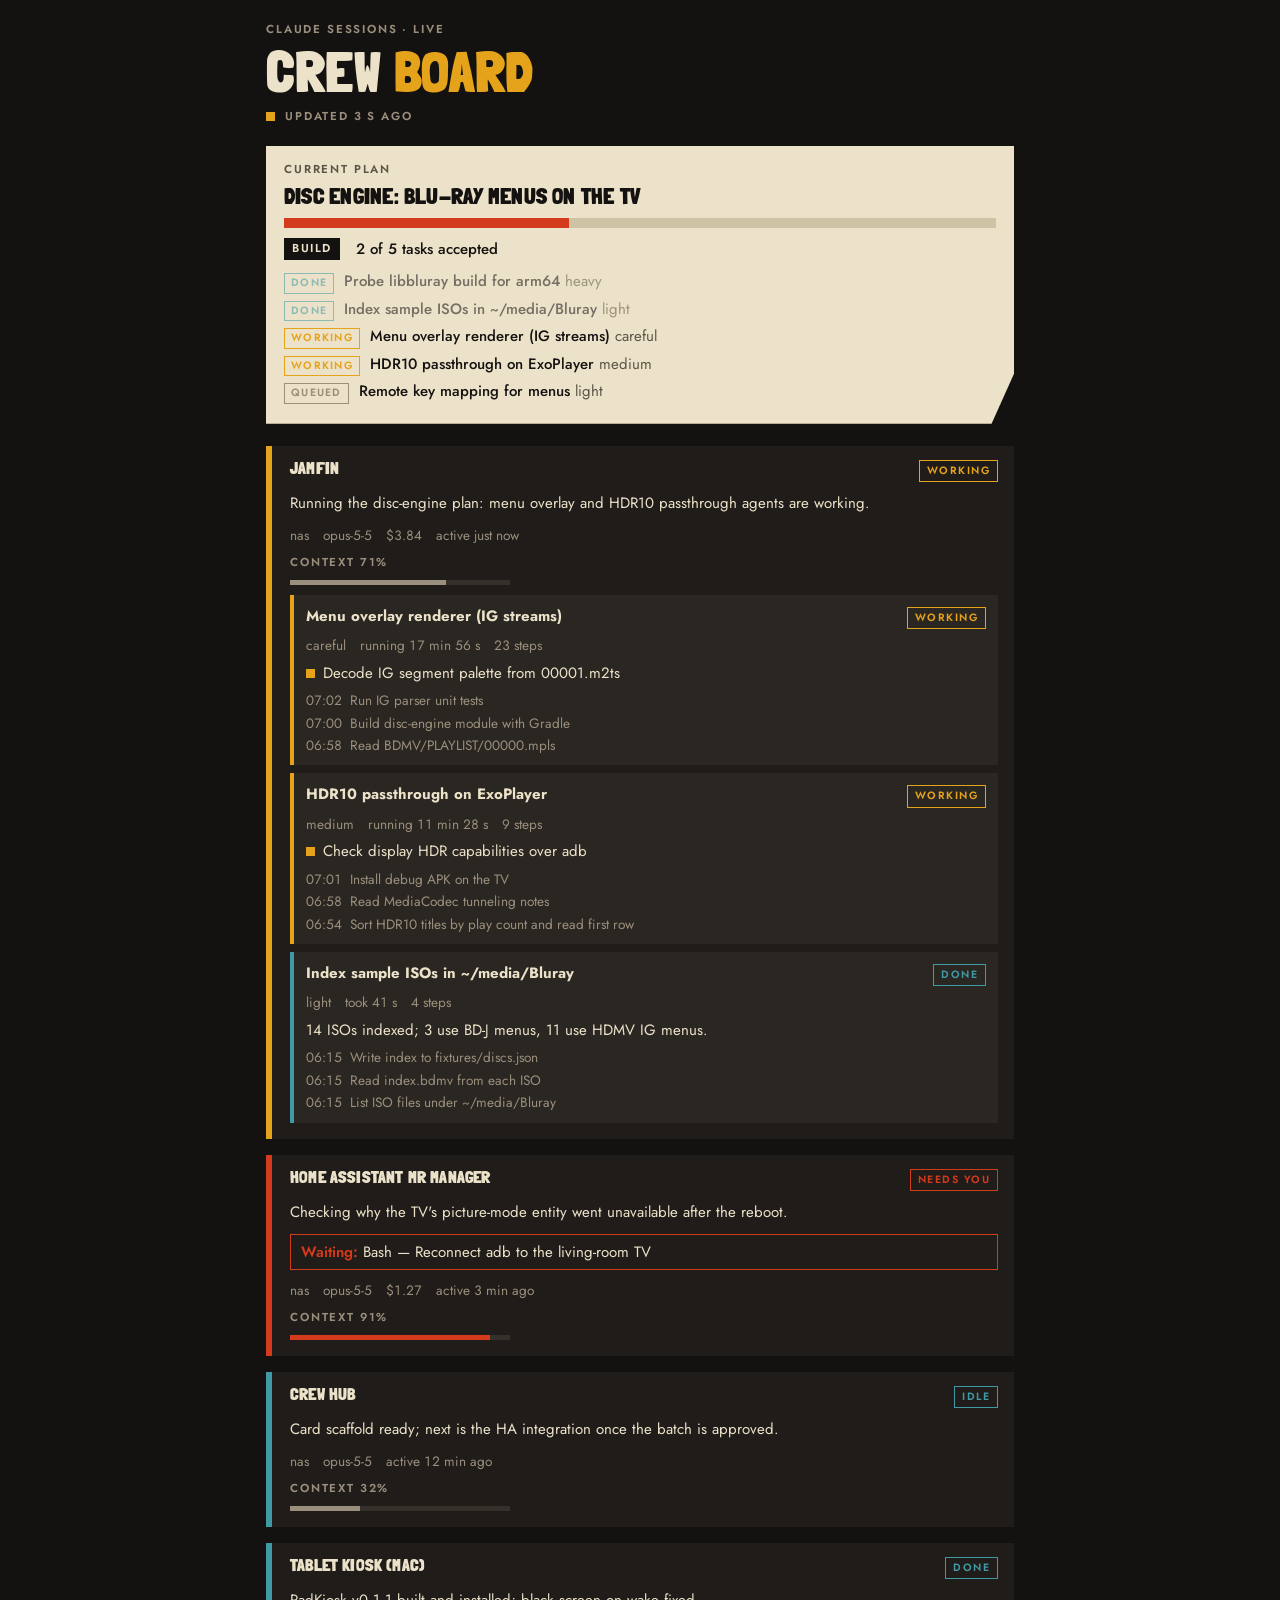
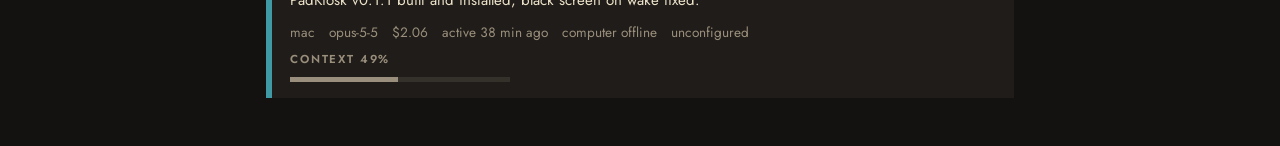
==== card/preview-hass.html @ 7bc83154 "HA integration crew_hub: MQTT-fed in-memory store, admin-only websocket, entities, card served by th" ====
<!doctype html>
<html lang="en">
<head>
<meta charset="utf-8">
<meta name="viewport" content="width=device-width,initial-scale=1">
<title>Crew Hub card: hass feed preview</title>
<style>html,body{margin:0;background:#141210}</style>
<script src="crew-hub-card.js"></script>
</head>
<body>
<crew-hub-card id="card"></crew-hub-card>
<script>
// Fake hass for the integration feed: connection.subscribeMessage answers crew_hub/subscribe with the fixture as a
// "full" message (store shape), then one "machine" update for nas after 2 s.
// ?refuse=1 makes the subscription fail the way a non-admin user or a missing integration does.
const FIXTURE_NOW = Date.parse("2026-10-26T14:30:00Z");
const ISO = /^\d{4}-\d{2}-\d{2}T\d{2}:\d{2}:\d{2}(\.\d+)?Z$/;
function shift(v, delta) {
  if (typeof v === "string" && ISO.test(v)) return new Date(Date.parse(v) + delta).toISOString();
  if (Array.isArray(v)) return v.map(x => shift(x, delta));
  if (v && typeof v === "object") { const o = {}; for (const k in v) o[k] = shift(v[k], delta); return o; }
  return v;
}
const params = new URLSearchParams(location.search);
window.__feed = {subscribes: 0, unsubscribes: 0, updateSent: false};

class FakeConnection {
  constructor(fixture) { this.fixture = fixture; this.listeners = {}; }
  addEventListener(t, f) { (this.listeners[t] = this.listeners[t] || []).push(f); }
  removeEventListener(t, f) { this.listeners[t] = (this.listeners[t] || []).filter(x => x !== f); }
  async subscribeMessage(cb, msg, opts) {
    window.__feed.subscribes++;
    if (!msg || msg.type !== "crew_hub/subscribe") throw {code: "unknown_command", message: "Unknown command."};
    if (params.has("refuse")) throw {code: "unauthorized", message: "Unauthorized"};
    const machines = {};
    for (const [id, snap] of Object.entries(this.fixture)) {
      const {status, ...rest} = snap;
      machines[id] = {status: status || "unknown", snapshot: rest, receivedAt: Date.now(), configured: id !== "mac"};
    }
    setTimeout(() => cb({type: "full", machines}), 0);
    setTimeout(() => {
      const nas = structuredClone(machines.nas);
      const now = new Date().toISOString();
      const ag = nas.snapshot.sessions[0].agents[0];
      if (ag.current) ag.trail = [...(ag.trail || []), ag.current].slice(-3);
      ag.current = {text: "Integration update: overlay frame matched", at: now};
      ag.steps += 1;
      nas.snapshot.sessions[0].updatedAt = now;
      nas.snapshot.machine.updatedAt = now;
      nas.receivedAt = Date.now();
      cb({type: "machine", id: "nas", data: nas});
      window.__feed.updateSent = true;
    }, 2000);
    return () => { window.__feed.unsubscribes++; };
  }
}

(async () => {
  const card = document.getElementById("card");
  card.setConfig({type: "custom:crew-hub-card"});
  const raw = await (await fetch("fixtures/snapshot-sample.json")).json();
  const connection = new FakeConnection(shift(raw, Date.now() - FIXTURE_NOW));
  const user = {is_admin: !params.has("refuse")};
  // HA sets hass on every state change; the card must subscribe only once per connection.
  card.hass = {connection, user, states: {}};
  card.hass = {connection, user, states: {}};
})();
</script>
</body>
</html>
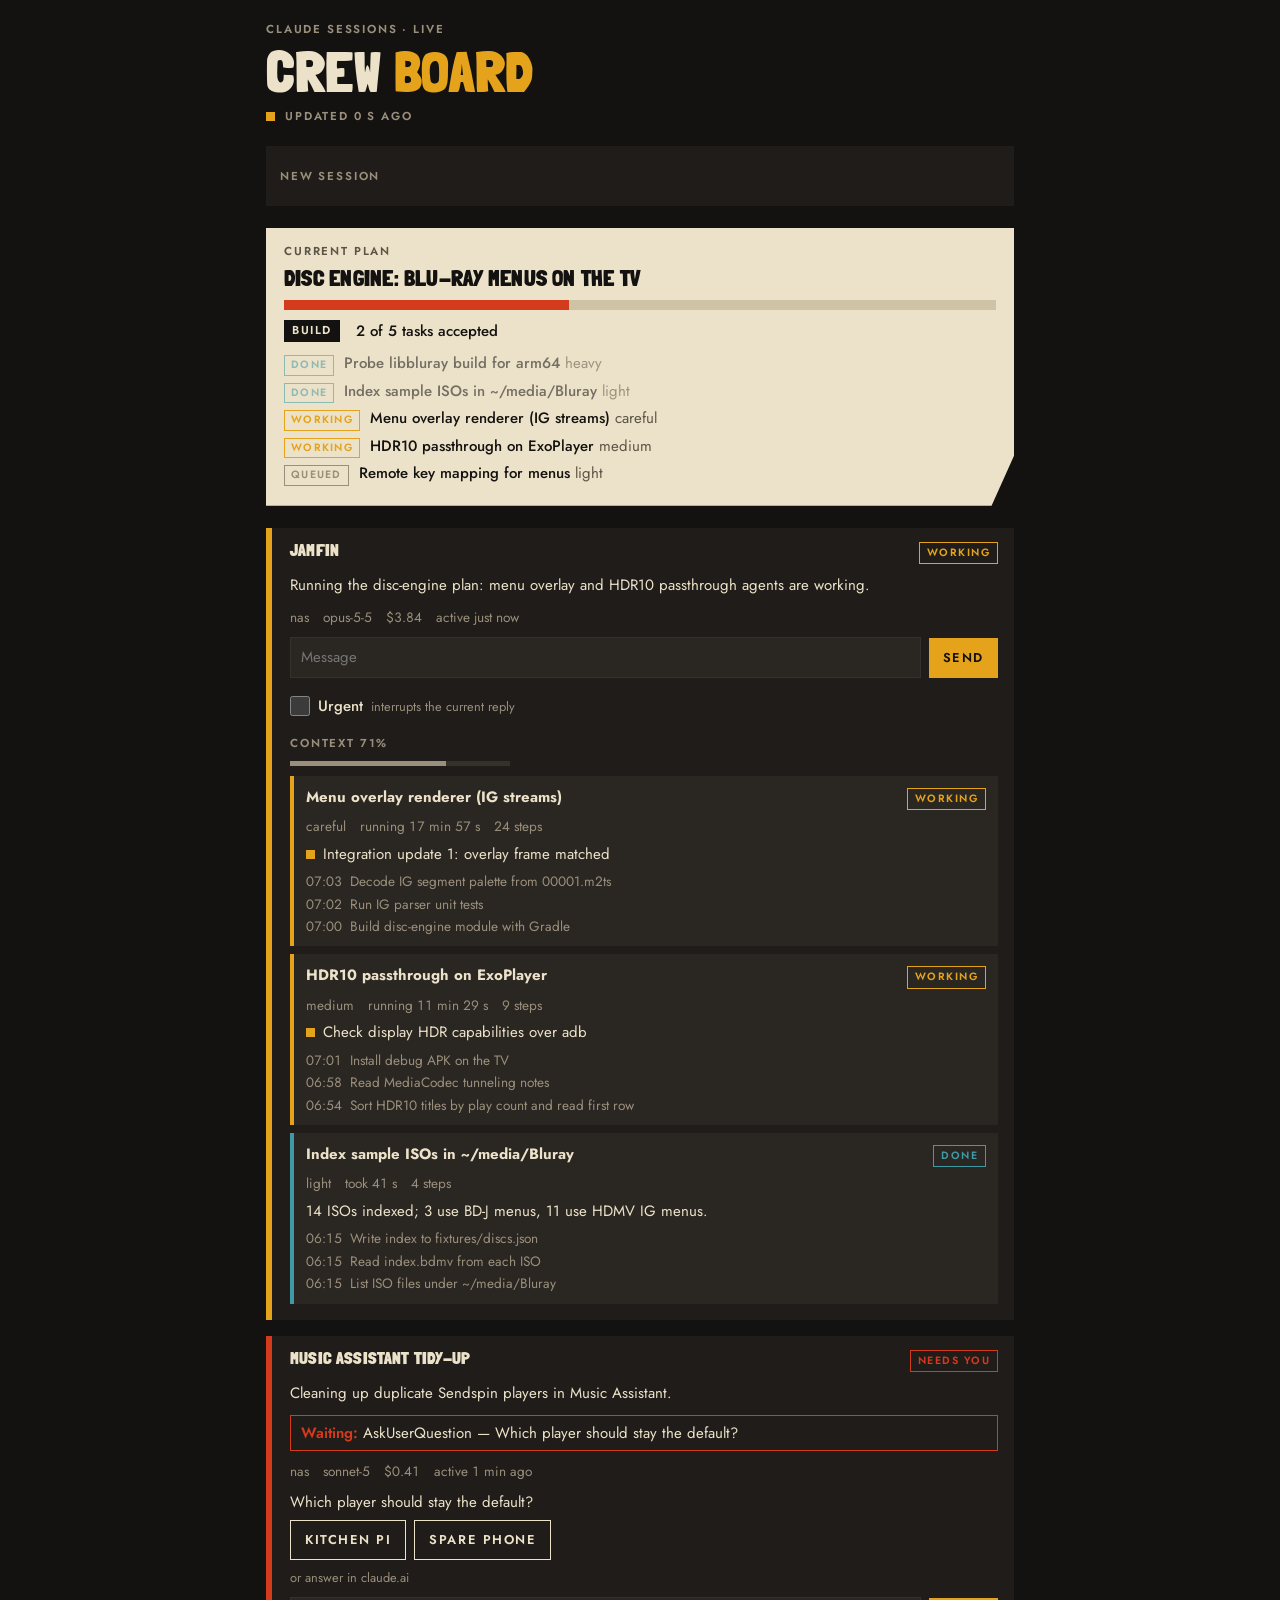
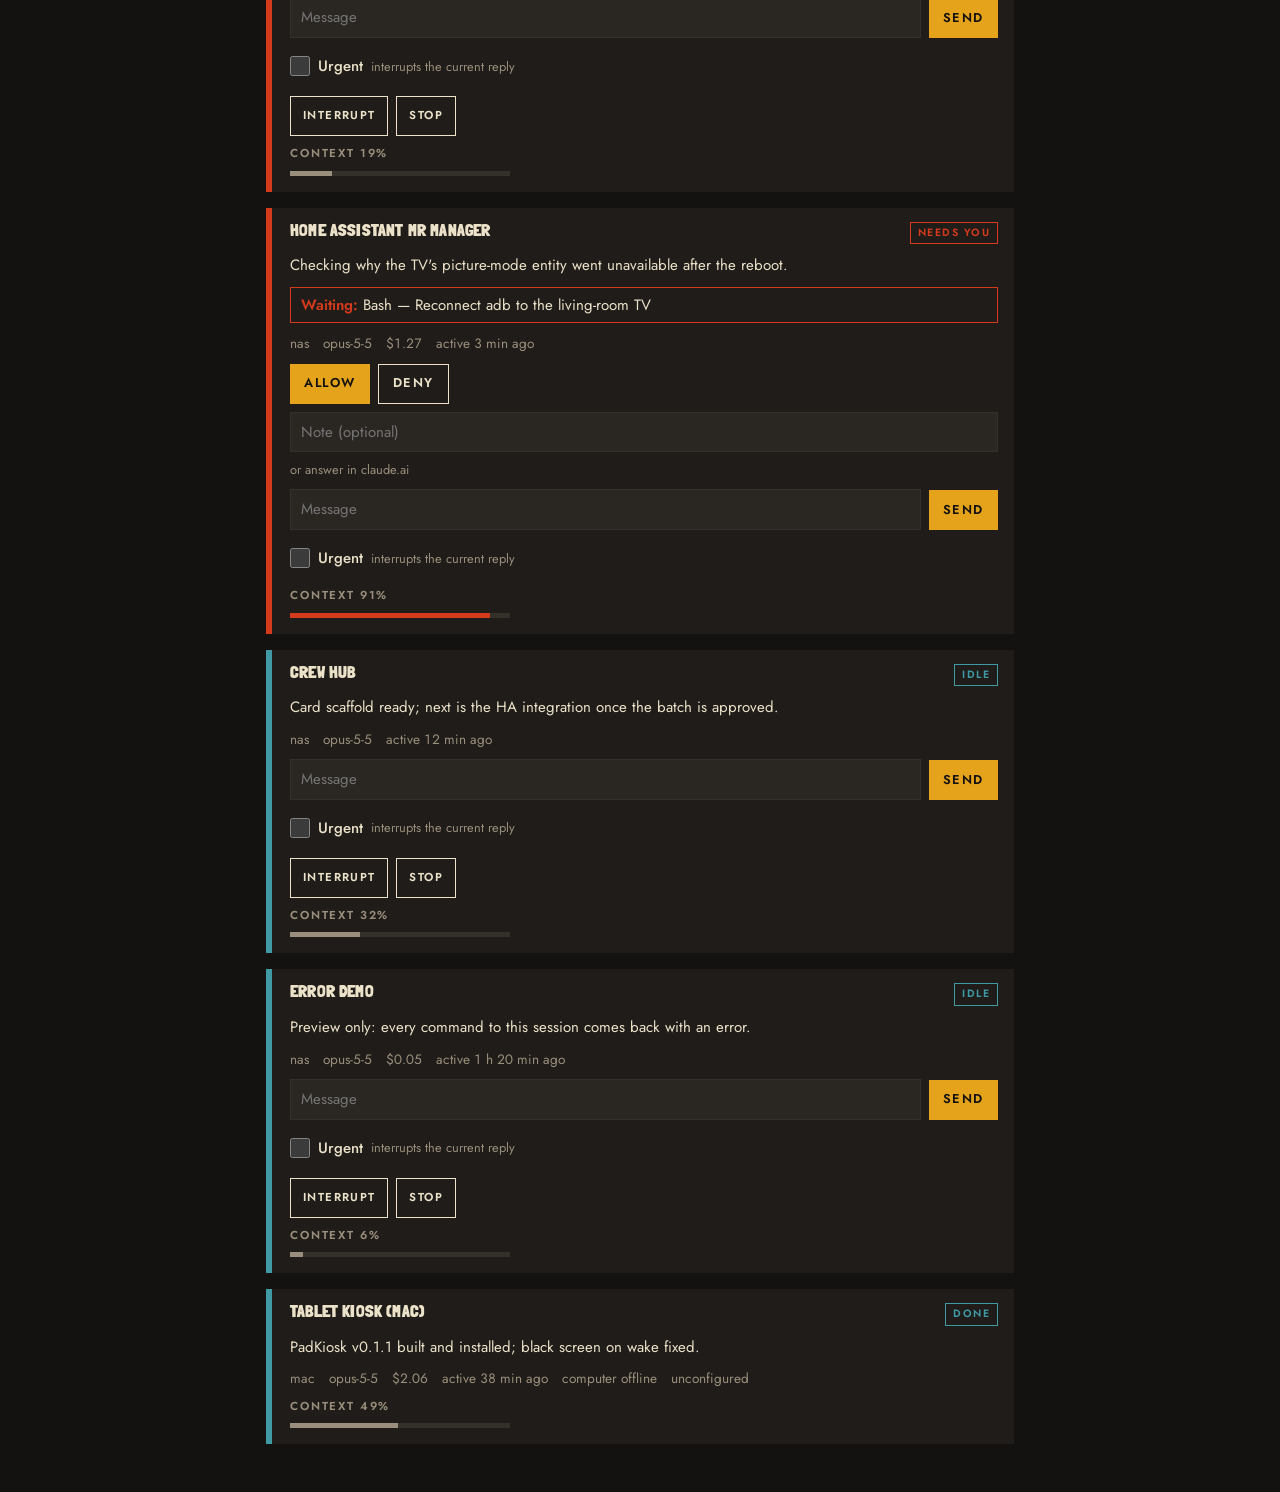
==== commit 59ec023a: "Step 5: signed commands from HA (send, answer, interrupt, stop, start) and card controls - docs/COMM" ====
--- a/card/preview-hass.html
+++ b/card/preview-hass.html
@@ -11,7 +11,8 @@
 <crew-hub-card id="card"></crew-hub-card>
 <script>
 // Fake hass for the integration feed: connection.subscribeMessage answers crew_hub/subscribe with the fixture as a
-// "full" message (store shape), then one "machine" update for nas after 2 s.
+// "full" message (store shape), then a "machine" update for nas after 2 s and every second after that (like crew-hubd).
+// sendMessagePromise answers crew_hub/command after 600 ms: {ok: true}, or an error for the session named "error demo".
 // ?refuse=1 makes the subscription fail the way a non-admin user or a missing integration does.
 const FIXTURE_NOW = Date.parse("2026-10-26T14:30:00Z");
 const ISO = /^\d{4}-\d{2}-\d{2}T\d{2}:\d{2}:\d{2}(\.\d+)?Z$/;
@@ -22,12 +23,23 @@
   return v;
 }
 const params = new URLSearchParams(location.search);
-window.__feed = {subscribes: 0, unsubscribes: 0, updateSent: false};
+window.__feed = {subscribes: 0, unsubscribes: 0, updateSent: false, updates: 0};
+window.__cmds = [];
 
 class FakeConnection {
   constructor(fixture) { this.fixture = fixture; this.listeners = {}; }
   addEventListener(t, f) { (this.listeners[t] = this.listeners[t] || []).push(f); }
   removeEventListener(t, f) { this.listeners[t] = (this.listeners[t] || []).filter(x => x !== f); }
+  sendMessagePromise(msg) {
+    window.__cmds.push(structuredClone(msg));
+    return new Promise((resolve, reject) => setTimeout(() => {
+      if (!msg || msg.type !== "crew_hub/command") { reject({code: "unknown_command", message: "Unknown command."}); return; }
+      const sessions = (this.fixture[msg.machine] || {}).sessions || [];
+      const sess = sessions.find(s => s.id === (msg.args || {}).session);
+      if (sess && sess.name === "error demo") resolve({ok: false, error: "no_ack"});
+      else resolve(msg.action === "start" ? {ok: true, result: {bgId: "bg_preview"}} : {ok: true});
+    }, 600));
+  }
   async subscribeMessage(cb, msg, opts) {
     window.__feed.subscribes++;
     if (!msg || msg.type !== "crew_hub/subscribe") throw {code: "unknown_command", message: "Unknown command."};
@@ -38,19 +50,22 @@
       machines[id] = {status: status || "unknown", snapshot: rest, receivedAt: Date.now(), configured: id !== "mac"};
     }
     setTimeout(() => cb({type: "full", machines}), 0);
-    setTimeout(() => {
+    const update = () => {
       const nas = structuredClone(machines.nas);
       const now = new Date().toISOString();
       const ag = nas.snapshot.sessions[0].agents[0];
       if (ag.current) ag.trail = [...(ag.trail || []), ag.current].slice(-3);
-      ag.current = {text: "Integration update: overlay frame matched", at: now};
+      ag.current = {text: `Integration update ${window.__feed.updates + 1}: overlay frame matched`, at: now};
       ag.steps += 1;
       nas.snapshot.sessions[0].updatedAt = now;
       nas.snapshot.machine.updatedAt = now;
       nas.receivedAt = Date.now();
+      machines.nas = nas;
       cb({type: "machine", id: "nas", data: nas});
       window.__feed.updateSent = true;
-    }, 2000);
+      window.__feed.updates++;
+    };
+    setTimeout(() => { update(); setInterval(update, 1000); }, 2000);
     return () => { window.__feed.unsubscribes++; };
   }
 }
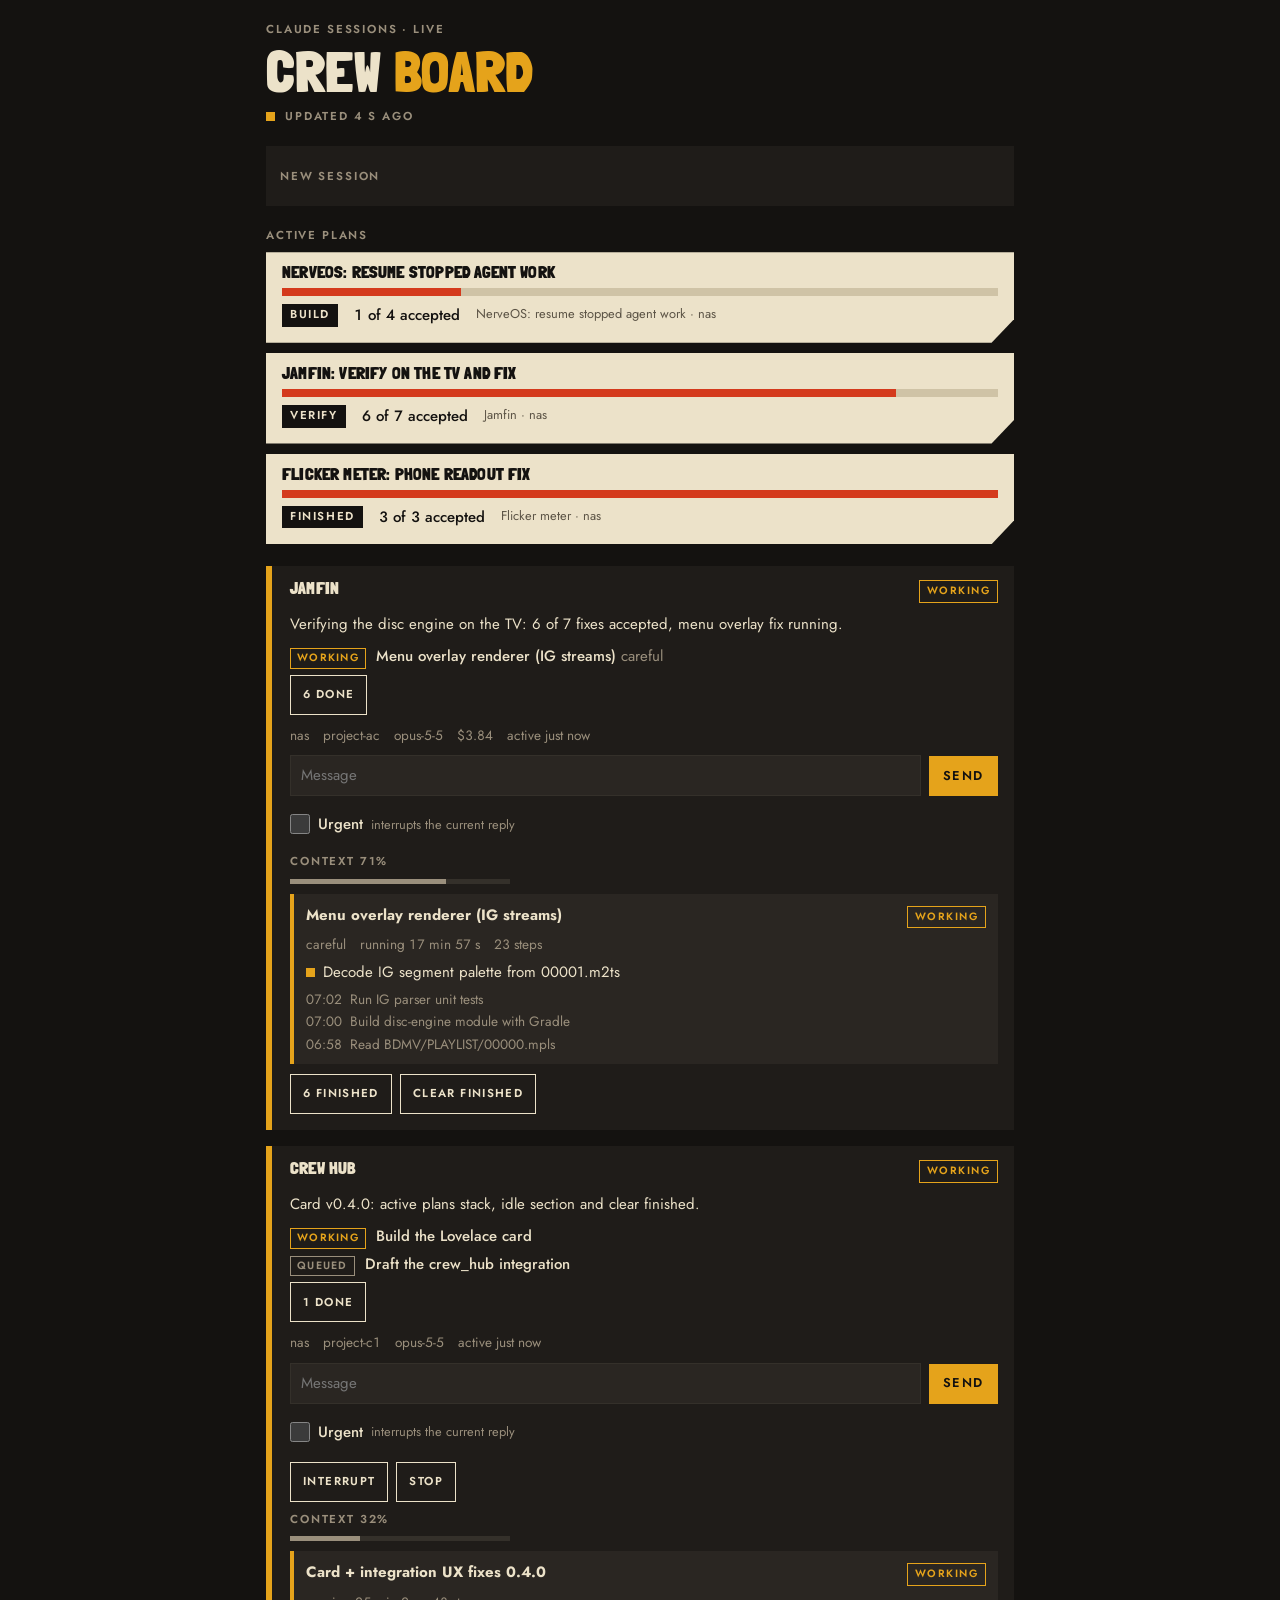
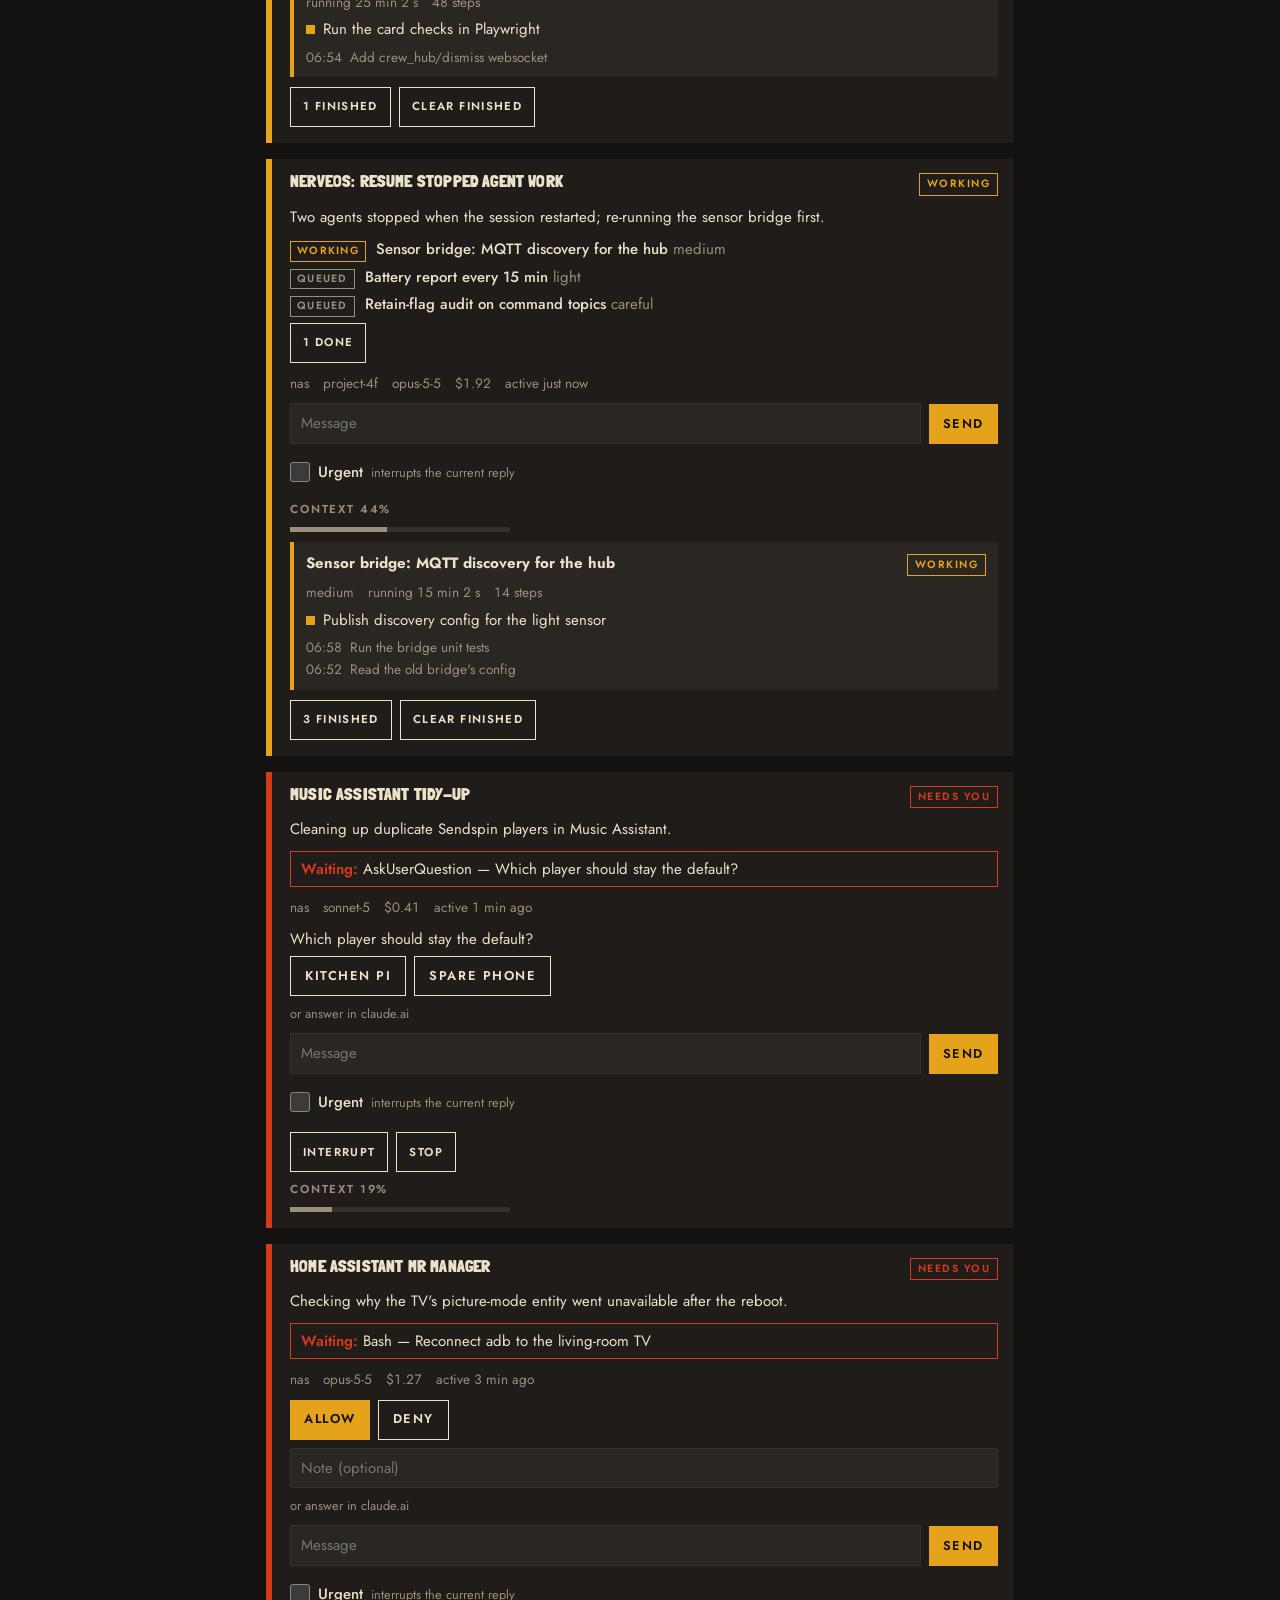
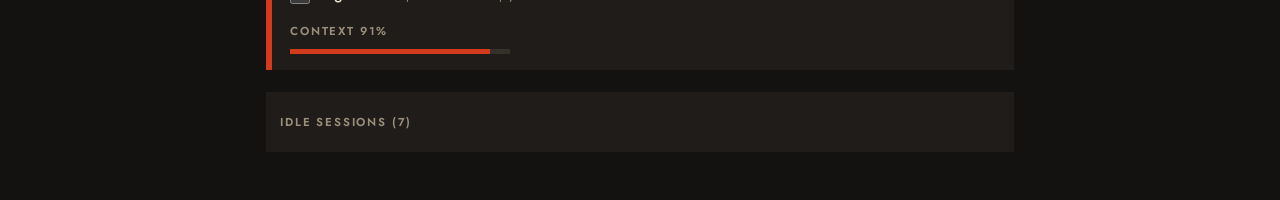
==== commit 4743cfa6: "0.4.0: every active plan shown, idle sessions collapsed, stale/finished agents handled and clearable" ====
--- a/card/preview-hass.html
+++ b/card/preview-hass.html
@@ -13,6 +13,8 @@
 // Fake hass for the integration feed: connection.subscribeMessage answers crew_hub/subscribe with the fixture as a
 // "full" message (store shape), then a "machine" update for nas after 2 s and every second after that (like crew-hubd).
 // sendMessagePromise answers crew_hub/command after 600 ms: {ok: true}, or an error for the session named "error demo".
+// crew_hub/dismiss is answered after 300 ms with {ok: true} and, like the integration's store, the machine is pushed again
+// without the dismissed agents (and dismissed sessions while idle/ended); window.__dismissed records the requests.
 // ?refuse=1 makes the subscription fail the way a non-admin user or a missing integration does.
 const FIXTURE_NOW = Date.parse("2026-10-26T14:30:00Z");
 const ISO = /^\d{4}-\d{2}-\d{2}T\d{2}:\d{2}:\d{2}(\.\d+)?Z$/;
@@ -25,12 +27,37 @@
 const params = new URLSearchParams(location.search);
 window.__feed = {subscribes: 0, unsubscribes: 0, updateSent: false, updates: 0};
 window.__cmds = [];
+window.__dismissed = [];
+const dismissed = {};  // machine -> session -> {agents: Set, session: bool}
+function publicView(id, view) {
+  const d = dismissed[id];
+  if (!d || !view.snapshot) return view;
+  const sessions = [];
+  for (const s of view.snapshot.sessions || []) {
+    const it = d[s.id];
+    if (!it) { sessions.push(s); continue; }
+    if (it.session && s.status !== "working" && s.status !== "waiting") continue;
+    sessions.push(Object.assign({}, s, {agents: (s.agents || []).filter(a => !it.agents.has(a.id))}));
+  }
+  return Object.assign({}, view, {snapshot: Object.assign({}, view.snapshot, {sessions})});
+}
 
 class FakeConnection {
   constructor(fixture) { this.fixture = fixture; this.listeners = {}; }
   addEventListener(t, f) { (this.listeners[t] = this.listeners[t] || []).push(f); }
   removeEventListener(t, f) { this.listeners[t] = (this.listeners[t] || []).filter(x => x !== f); }
   sendMessagePromise(msg) {
+    if (msg && msg.type === "crew_hub/dismiss") {
+      window.__dismissed.push(structuredClone(msg));
+      return new Promise(resolve => setTimeout(() => {
+        const it = ((dismissed[msg.machine] = dismissed[msg.machine] || {})[msg.session] = dismissed[msg.machine][msg.session]
+          || {agents: new Set(), session: false});
+        for (const a of msg.agents || []) it.agents.add(a);
+        if (msg.session_dismissed) it.session = true;
+        resolve({ok: true});
+        if (this.push) this.push(msg.machine);
+      }, 300));
+    }
     window.__cmds.push(structuredClone(msg));
     return new Promise((resolve, reject) => setTimeout(() => {
       if (!msg || msg.type !== "crew_hub/command") { reject({code: "unknown_command", message: "Unknown command."}); return; }
@@ -49,7 +76,9 @@
       const {status, ...rest} = snap;
       machines[id] = {status: status || "unknown", snapshot: rest, receivedAt: Date.now(), configured: id !== "mac"};
     }
-    setTimeout(() => cb({type: "full", machines}), 0);
+    const pub = () => Object.fromEntries(Object.entries(machines).map(([id, v]) => [id, publicView(id, v)]));
+    this.push = id => cb({type: "machine", id, data: publicView(id, machines[id])});
+    setTimeout(() => cb({type: "full", machines: pub()}), 0);
     const update = () => {
       const nas = structuredClone(machines.nas);
       const now = new Date().toISOString();
@@ -61,7 +90,7 @@
       nas.snapshot.machine.updatedAt = now;
       nas.receivedAt = Date.now();
       machines.nas = nas;
-      cb({type: "machine", id: "nas", data: nas});
+      cb({type: "machine", id: "nas", data: publicView("nas", nas)});
       window.__feed.updateSent = true;
       window.__feed.updates++;
     };
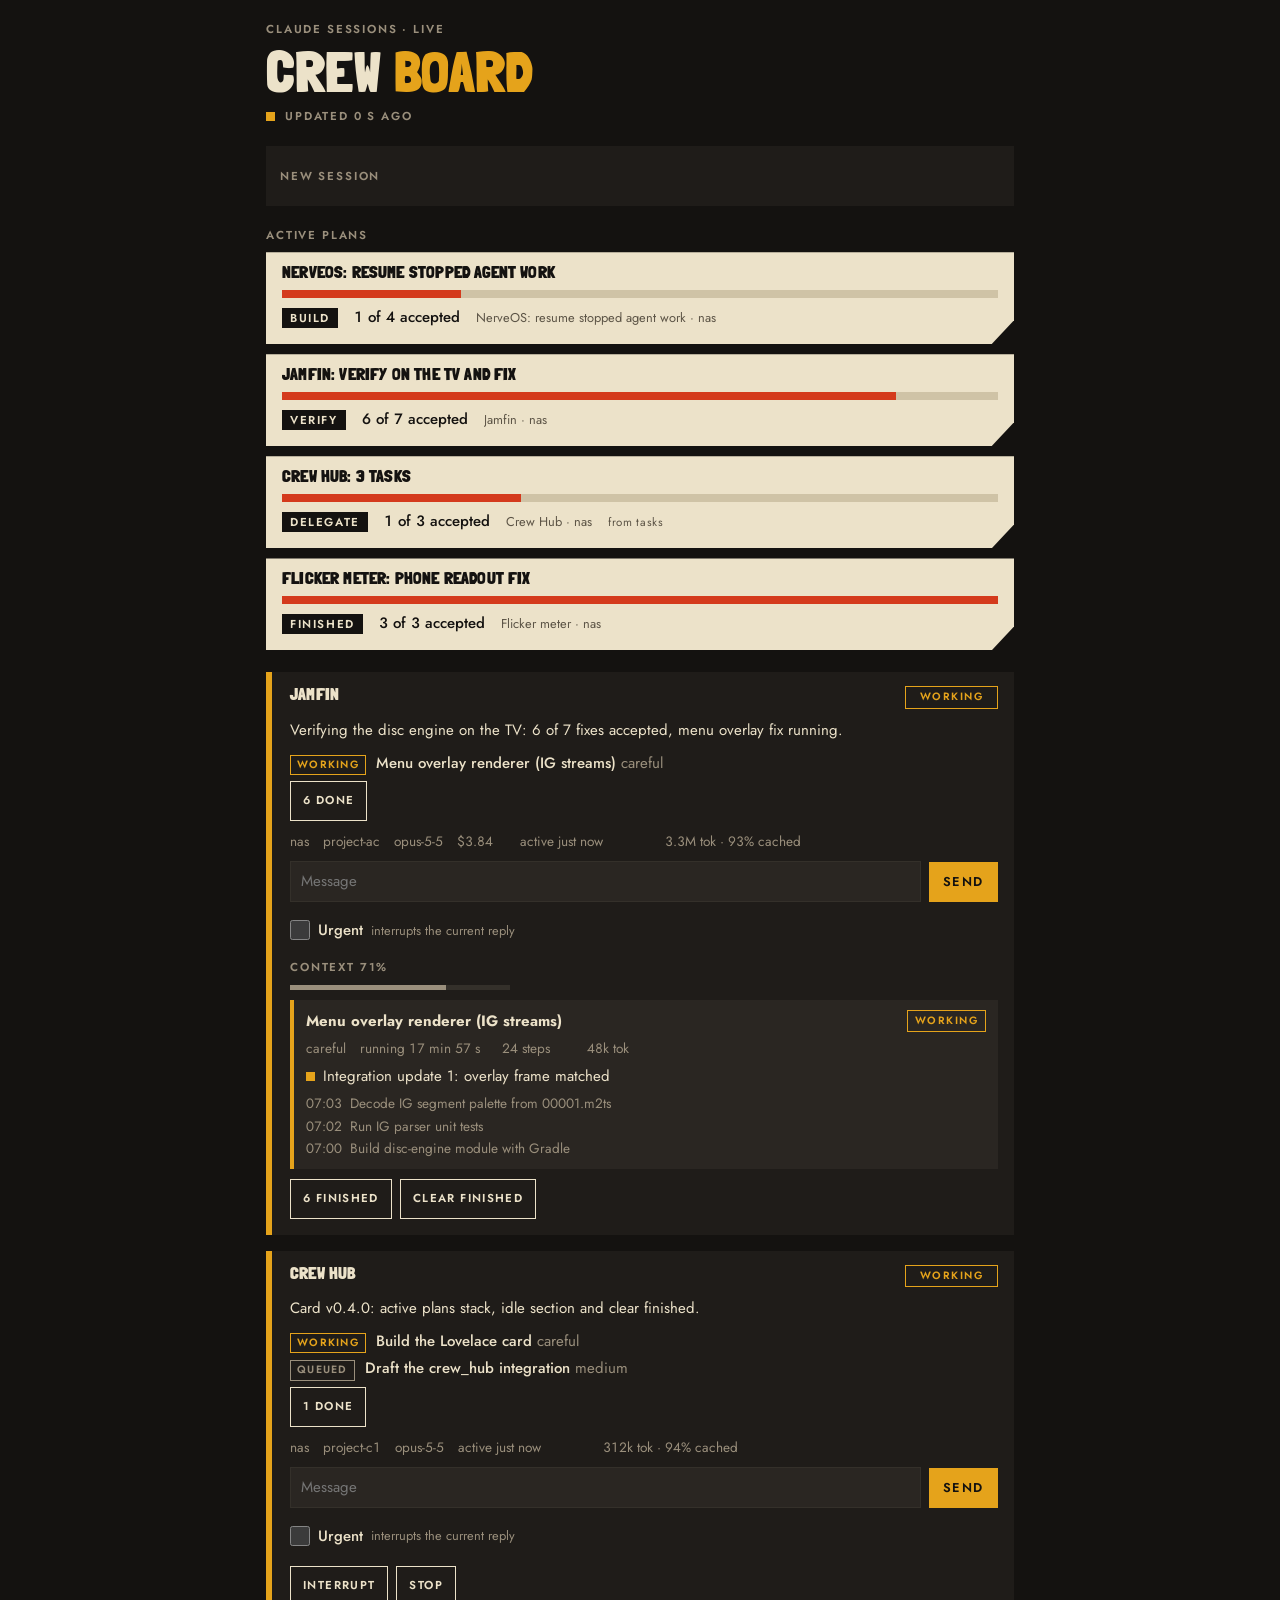
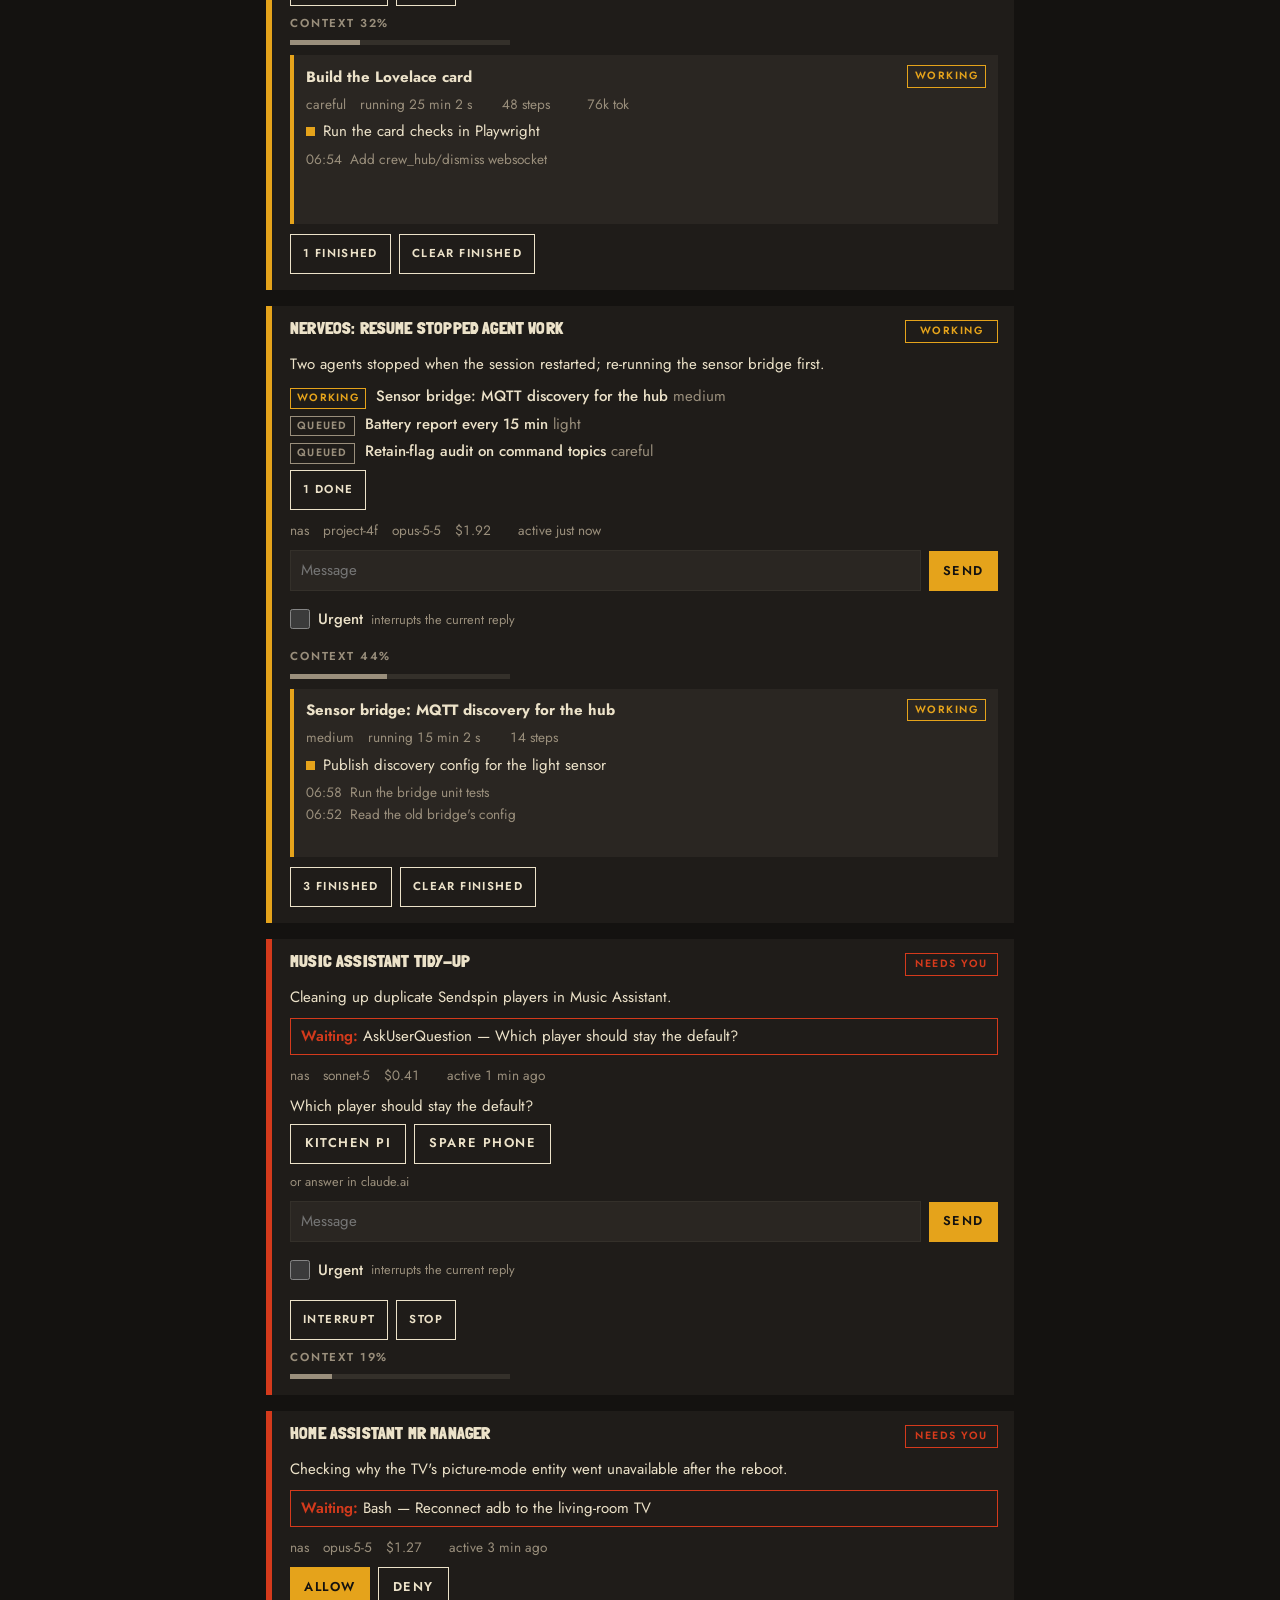
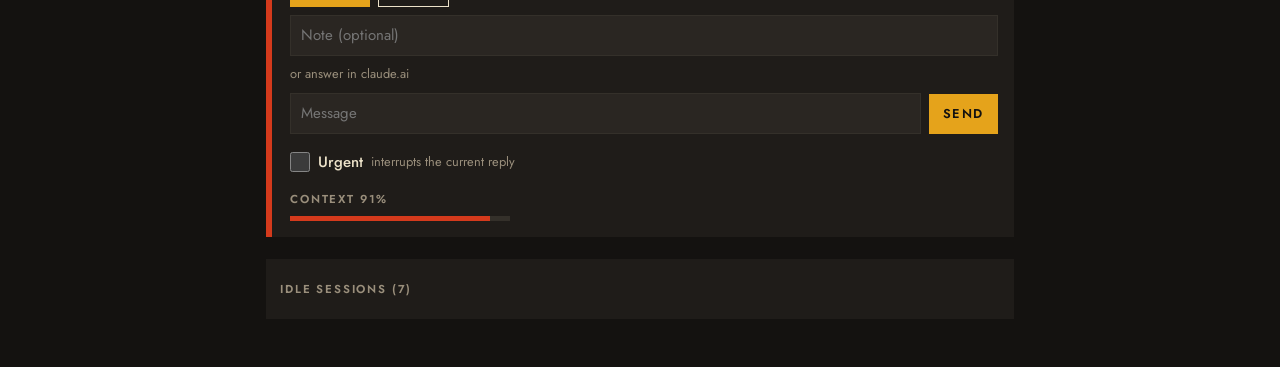
==== commit 639bf237: "Card 0.5.1: no layout jumps while many agents run - Stable order: sessions (per section), plan strip" ====
--- a/card/preview-hass.html
+++ b/card/preview-hass.html
@@ -16,6 +16,12 @@
 // crew_hub/dismiss is answered after 300 ms with {ok: true} and, like the integration's store, the machine is pushed again
 // without the dismissed agents (and dismissed sessions while idle/ended); window.__dismissed records the requests.
 // ?refuse=1 makes the subscription fail the way a non-admin user or a missing integration does.
+// ?stress=1 replaces nas with a busy evening (stress.js-free, seeded): 5 working sessions with plans, 6-10 running agents
+// each that start/finish/fail, changing note/summary lengths, task statuses and done counts advancing, one session flipping
+// working/waiting, one going idle and back, finished agents pruned like crew-hubd (6 newest, 12 agents), tokens/cost growing.
+// &manual=1 stops the timer; window.__stressTick() then runs one update (card/measure-jumps.js drives it).
+// &scroller=1 puts the card inside a shadow-DOM scroll container (like HA's view), &noanchor=1 turns off the browser's
+// own scroll anchoring (overflow-anchor:none, like Safari) so the card's own compensation is what's measured.
 const FIXTURE_NOW = Date.parse("2026-10-26T14:30:00Z");
 const ISO = /^\d{4}-\d{2}-\d{2}T\d{2}:\d{2}:\d{2}(\.\d+)?Z$/;
 function shift(v, delta) {
@@ -42,6 +48,107 @@
   return Object.assign({}, view, {snapshot: Object.assign({}, view.snapshot, {sessions})});
 }
 
+// ---- ?stress=1: a busy evening on nas, deterministic (seeded) so before/after measurements compare ----
+const STRESS = params.has("stress");
+const stress = (() => {
+  let seed = Number(params.get("seed")) || 7;
+  const rnd = () => { seed |= 0; seed = seed + 0x6D2B79F5 | 0; let t = Math.imul(seed ^ seed >>> 15, 1 | seed);
+    t = t + Math.imul(t ^ t >>> 7, 61 | t) ^ t; return ((t ^ t >>> 14) >>> 0) / 4294967296; };
+  const pick = a => a[Math.floor(rnd() * a.length)];
+  const iso = t => new Date(t).toISOString();
+  const WORDS = ["Read", "Grep", "Edit", "Run tests for", "Build", "Check", "Compare", "Patch", "Measure", "Trace", "Write"];
+  const THINGS = ["the IG segment parser", "state.py fold rules", "the Lovelace card layout at 390 px", "MQTT discovery payloads",
+    "the ExoPlayer HDR path on the living-room TV over adb with the debug build", "plan strip", "tokens", "the webhook signer",
+    "BDMV/PLAYLIST/00000.mpls and every clip it references, including the angle and the subtitle streams", "README"];
+  const note = () => { const n = 1 + Math.floor(rnd() * 3); let t = pick(WORDS) + " " + pick(THINGS);
+    for (let i = 1; i < n; i++) t += ", then " + pick(WORDS).toLowerCase() + " " + pick(THINGS); return t; };
+  const SUMS = ["Done.", "Fixed and verified with the unit tests.", "Blocked: the TV refused the adb connection after the reboot, retried three times and gave up; needs a fresh pairing code from Isaac.",
+    "Patched 3 files; 47 tests pass.", "Measured 120 Hz PWM on the test phone at 30 % brightness, matches the reference meter within 2 %."];
+  const TIERS = ["light", "medium", "careful", "heavy"];
+  let now = Date.now(), nid = 1, tick = 0;
+  const mkAgent = (title, startedAt) => ({id: "ag" + String(nid++).padStart(14, "0"), type: "crew-flow:crew-" + pick(TIERS), title,
+    model: "claude-opus-5-5", status: "running", startedAt: iso(startedAt), endedAt: null, stopReason: null, steps: 1 + Math.floor(rnd() * 20),
+    current: {text: note(), at: iso(startedAt)}, trail: [], tokens: rnd() < .5 ? null : {in: 900, out: 4000, cacheRead: 20000, cacheWrite: 3000}});
+  const mkPlan = (name, n, t) => ({title: name + ": plan " + (1 + Math.floor(rnd() * 9)), phase: "build", done: 0, total: n, finished: false,
+    updatedAt: iso(t), source: rnd() < .4 ? "tasks" : "file",
+    tasks: [...Array(n)].map((_, i) => ({id: "t" + (i + 1), title: note().slice(0, 30 + Math.floor(rnd() * 60)), tier: pick(TIERS), status: "queued", order: i + 1}))});
+  const NAMES = ["Jamfin", "Crew Hub", "NerveOS: resume stopped agent work", "Retro frontend", "Flicker meter"];
+  const sessions = NAMES.map((name, i) => {
+    const t0 = now - (i + 1) * 7 * 60000;
+    const s = {id: "stress-" + i, kind: i % 2 ? "bg" : "interactive", controls: i % 2 ? ["send", "answer", "interrupt", "stop"] : ["send", "answer"],
+      name, project: name.toLowerCase().split(/\W/)[0], status: "working", summary: SUMS[i % SUMS.length], model: "claude-opus-5-5",
+      ctx: {used: 60000 + i * 20000, max: 200000}, costUsd: 1 + i * 2.3, startedAt: iso(t0), updatedAt: iso(now - i * 20000), tasks: [],
+      tokens: {in: 20000, out: 50000 + i * 1000, cacheRead: 800000 + i * 300000, cacheWrite: 60000, cacheHit: .9},
+      plan: mkPlan(name, 12 + i, now - i * 60000), agents: []};
+    if (i === 2) s.localName = "project-4f";
+    const n = 6 + Math.floor(rnd() * 5);
+    for (let k = 0; k < n; k++) {
+      const task = s.plan.tasks[k];
+      const a = mkAgent(task.title, t0 + k * 30000);
+      task.status = "running"; task.agentId = a.id;
+      if (i === 2 && k === 3) { a.title = task.title = "Watch: sensor bridge MQTT discovery"; a.keep = true; }
+      s.agents.push(a);
+    }
+    return s;
+  });
+  const idle = ["Wall tablet kiosk", "Sendspin Speaker", "Game PC setup"].map((name, i) => ({id: "stress-idle-" + i, kind: "interactive",
+    controls: ["send", "answer"], name, status: "idle", summary: SUMS[(i + 2) % SUMS.length], updatedAt: iso(now - (i + 1) * 3600000), agents: [], tasks: []}));
+  const machine = {id: "nas", name: "nas", version: "0.5.0", updatedAt: iso(now),
+    commands: {enabled: true, folders: [{key: "crew-hub", label: "Crew Hub"}], models: ["claude-opus-5-5"], permissionModes: ["default", "auto"]}};
+  const snapshot = () => structuredClone({machine, sessions: [...sessions, ...idle]});
+  function stepSession(s, i) {
+    let touched = false;
+    const touch = () => { touched = true; };
+    if (i === 1 && tick % 5 === 0) {  // working <-> waiting
+      if (s.status === "working") { s.status = "waiting"; s.waiting = {kind: "permission", tool: "Bash", text: "Run the integration tests", requestId: "req_s" + tick, since: iso(now), hubCanAnswer: true}; }
+      else { s.status = "working"; delete s.waiting; }
+      touch();
+    }
+    if (i === 4 && tick % 8 === 4) { s.status = s.status === "idle" ? "working" : "idle"; touch(); }
+    if (rnd() < .3) { s.summary = pick(SUMS) + (rnd() < .5 ? " " + note() : ""); touch(); }
+    for (const a of s.agents) {
+      if (a.status !== "running") continue;
+      if (rnd() < .5) {
+        a.trail = [...a.trail, a.current].slice(-3); a.current = {text: note(), at: iso(now)}; a.steps += 1 + Math.floor(rnd() * 3);
+        if (a.tokens || rnd() < .3) { const t = a.tokens || {in: 0, out: 0, cacheRead: 0, cacheWrite: 0}; t.out += 3000; t.cacheRead += 40000 + Math.floor(rnd() * 900000); a.tokens = t; }
+        touch();
+      }
+      if (!a.keep && rnd() < .08) {
+        a.status = rnd() < .2 ? "failed" : "done"; a.endedAt = iso(now); a.summary = pick(SUMS);
+        const t = s.plan.tasks.find(x => x.agentId === a.id);
+        if (t) { t.status = a.status === "failed" ? "failed" : "done"; t.summary = a.summary; }
+        touch();
+      }
+    }
+    const running = s.agents.filter(a => a.status === "running").length;
+    if (s.status !== "idle" && (running < 6 || (running < 10 && rnd() < .25))) {
+      let t = s.plan.tasks.find(x => x.status === "queued");
+      if (!t && s.plan.tasks.every(x => x.status === "done" || x.status === "failed")) { s.plan.finished = true; s.plan.phase = "finished"; }
+      if (t) {
+        const a = mkAgent(t.title, now); t.status = "running"; t.agentId = a.id; s.agents.push(a); touch();
+        // crew-hubd: at most 12 agents, the oldest finished one goes
+        const f = s.agents.filter(x => x.status !== "running").sort((p, q) => Date.parse(p.endedAt) - Date.parse(q.endedAt));
+        if (s.agents.length > 12 && f.length) s.agents = s.agents.filter(x => x !== f[0]);
+      }
+    }
+    // crew-hubd: keep the 6 newest finished agents
+    const fin = s.agents.filter(a => a.status !== "running").sort((p, q) => Date.parse(q.endedAt) - Date.parse(p.endedAt));
+    if (fin.length > 6) { const drop = new Set(fin.slice(6)); s.agents = s.agents.filter(a => !drop.has(a)); }
+    s.plan.done = s.plan.tasks.filter(x => x.status === "done").length;
+    if (touched) {
+      s.updatedAt = iso(now); s.plan.updatedAt = iso(now);
+      s.costUsd += .01 + rnd() * .2; s.tokens.cacheRead += Math.floor(rnd() * 400000); s.tokens.out += 2000;
+    }
+  }
+  function step() {
+    now = Date.now(); tick++;
+    sessions.forEach(stepSession);
+    machine.updatedAt = iso(now);
+    return snapshot();
+  }
+  return {snapshot, step};
+})();
+
 class FakeConnection {
   constructor(fixture) { this.fixture = fixture; this.listeners = {}; }
   addEventListener(t, f) { (this.listeners[t] = this.listeners[t] || []).push(f); }
@@ -79,6 +186,19 @@
     const pub = () => Object.fromEntries(Object.entries(machines).map(([id, v]) => [id, publicView(id, v)]));
     this.push = id => cb({type: "machine", id, data: publicView(id, machines[id])});
     setTimeout(() => cb({type: "full", machines: pub()}), 0);
+    if (STRESS) {
+      machines.nas = {status: "online", snapshot: stress.snapshot(), receivedAt: Date.now(), configured: true};
+      const tick = () => {
+        machines.nas = {status: "online", snapshot: stress.step(), receivedAt: Date.now(), configured: true};
+        cb({type: "machine", id: "nas", data: publicView("nas", structuredClone(machines.nas))});
+        window.__feed.updateSent = true;
+        window.__feed.updates++;
+      };
+      window.__stressTick = tick;
+      setTimeout(() => cb({type: "full", machines: pub()}), 0);
+      if (!params.has("manual")) setTimeout(() => { tick(); setInterval(tick, 1000); }, 2000);
+      return () => { window.__feed.unsubscribes++; };
+    }
     const update = () => {
       const nas = structuredClone(machines.nas);
       const now = new Date().toISOString();
@@ -101,6 +221,16 @@
 
 (async () => {
   const card = document.getElementById("card");
+  if (params.has("scroller")) {
+    // Like HA's view: the card sits in light DOM, slotted into a scrolling div inside a shadow root.
+    const host = document.createElement("div");
+    host.id = "fake-ha-view";
+    const sr = host.attachShadow({mode: "open"});
+    sr.innerHTML = '<style>:host{display:block}.scroller{height:100vh;overflow-y:auto}</style><div class="scroller"><slot></slot></div>';
+    card.before(host);
+    host.append(card);
+    if (params.has("noanchor")) sr.querySelector(".scroller").style.overflowAnchor = "none";
+  } else if (params.has("noanchor")) document.documentElement.style.overflowAnchor = document.body.style.overflowAnchor = "none";
   card.setConfig({type: "custom:crew-hub-card"});
   const raw = await (await fetch("fixtures/snapshot-sample.json")).json();
   const connection = new FakeConnection(shift(raw, Date.now() - FIXTURE_NOW));
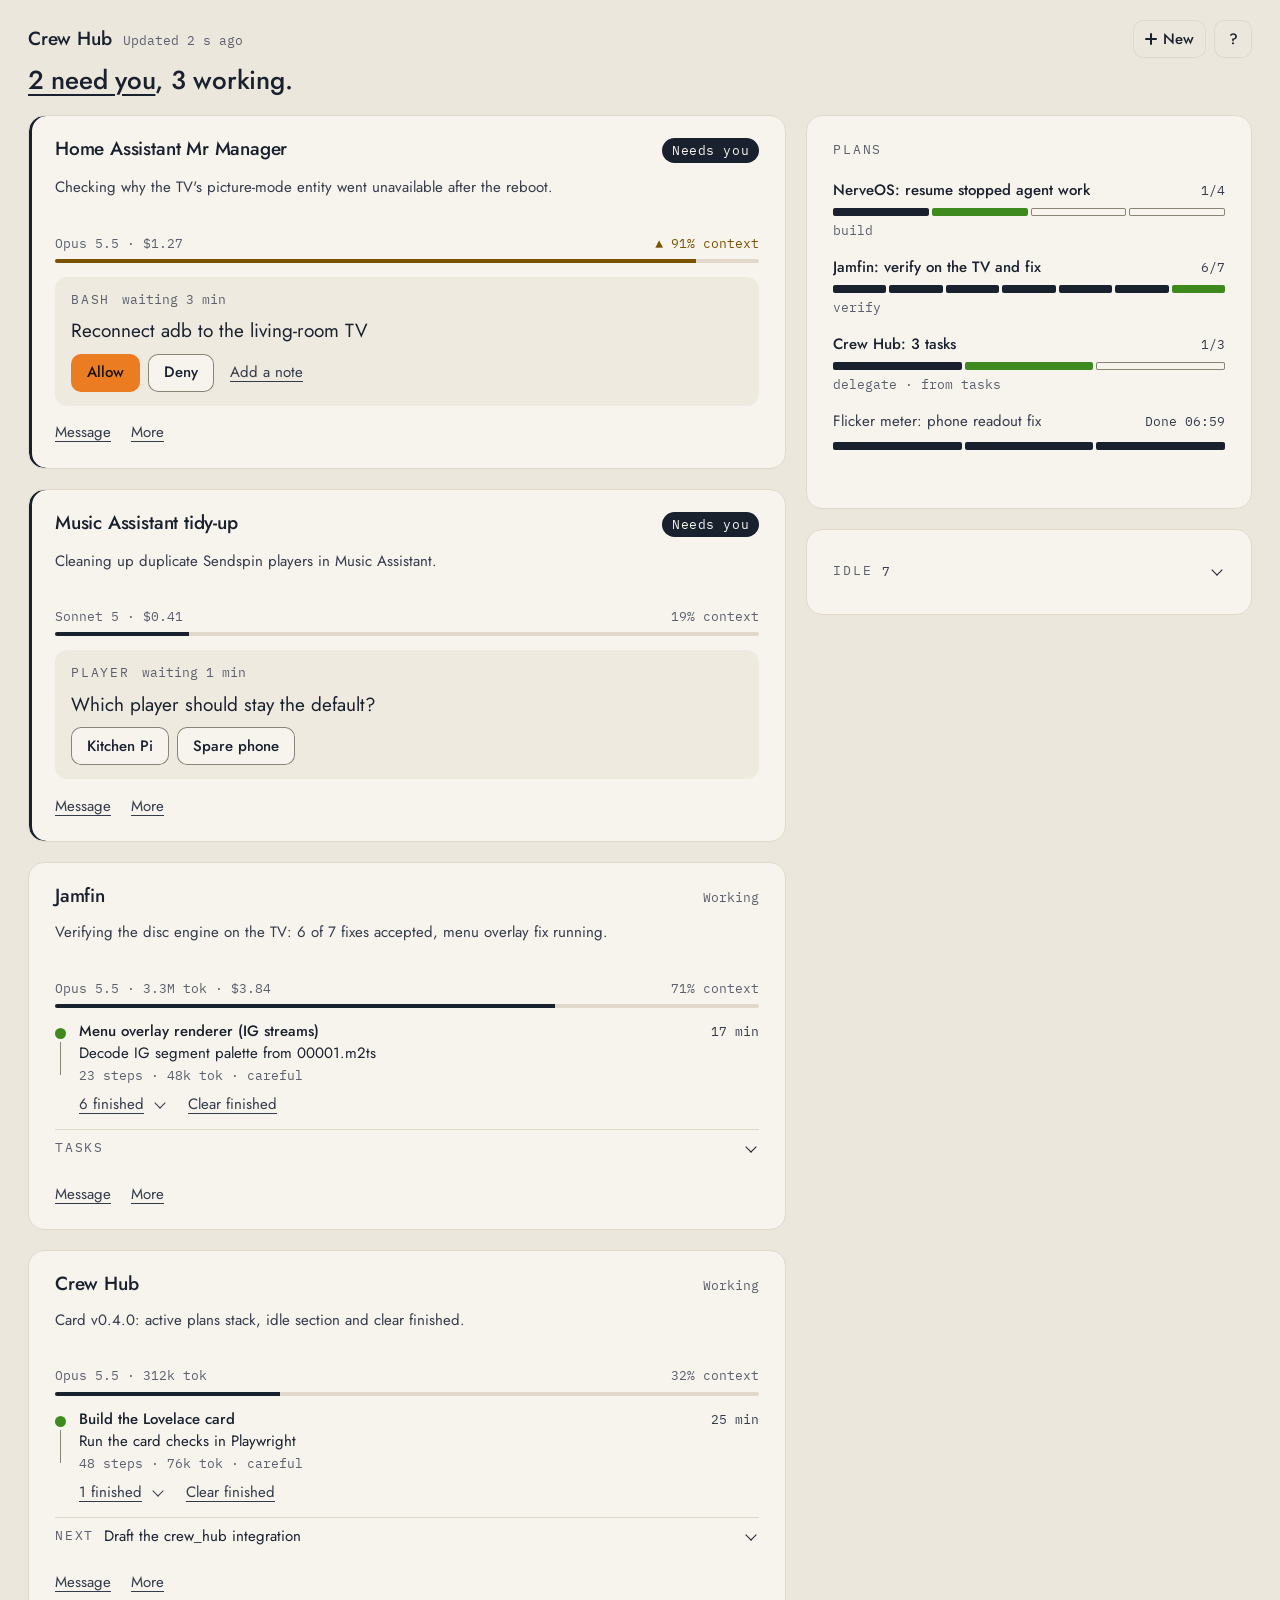
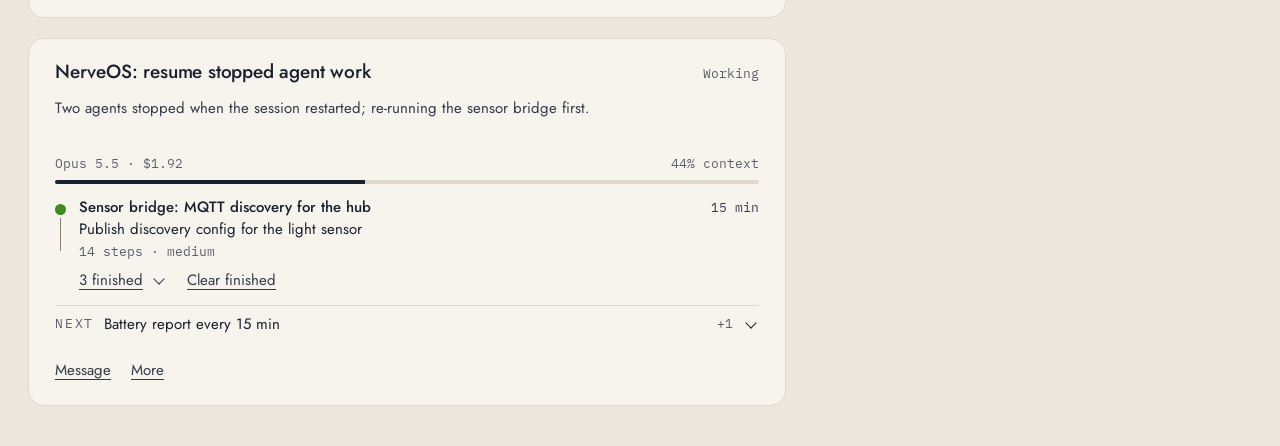
==== commit 12b1849b: "crew_hub 0.6.0: card redesigned in Callsheet's Jam look (Jam Design handoff) - calm panels, Callshee" ====
--- a/card/preview-hass.html
+++ b/card/preview-hass.html
@@ -4,7 +4,7 @@
 <meta charset="utf-8">
 <meta name="viewport" content="width=device-width,initial-scale=1">
 <title>Crew Hub card: hass feed preview</title>
-<style>html,body{margin:0;background:#141210}</style>
+<style>html,body{margin:0}</style>
 <script src="crew-hub-card.js"></script>
 </head>
 <body>
@@ -22,6 +22,7 @@
 // &manual=1 stops the timer; window.__stressTick() then runs one update (card/measure-jumps.js drives it).
 // &scroller=1 puts the card inside a shadow-DOM scroll container (like HA's view), &noanchor=1 turns off the browser's
 // own scroll anchoring (overflow-anchor:none, like Safari) so the card's own compensation is what's measured.
+// ?theme=light|dark sets hass.themes.darkMode like Home Assistant's own day/night (without it the device decides).
 const FIXTURE_NOW = Date.parse("2026-10-26T14:30:00Z");
 const ISO = /^\d{4}-\d{2}-\d{2}T\d{2}:\d{2}:\d{2}(\.\d+)?Z$/;
 function shift(v, delta) {
@@ -235,9 +236,10 @@
   const raw = await (await fetch("fixtures/snapshot-sample.json")).json();
   const connection = new FakeConnection(shift(raw, Date.now() - FIXTURE_NOW));
   const user = {is_admin: !params.has("refuse")};
+  const themes = params.has("theme") ? {darkMode: params.get("theme") === "dark", theme: "default"} : undefined;
   // HA sets hass on every state change; the card must subscribe only once per connection.
-  card.hass = {connection, user, states: {}};
-  card.hass = {connection, user, states: {}};
+  card.hass = {connection, user, states: {}, themes};
+  card.hass = {connection, user, states: {}, themes};
 })();
 </script>
 </body>
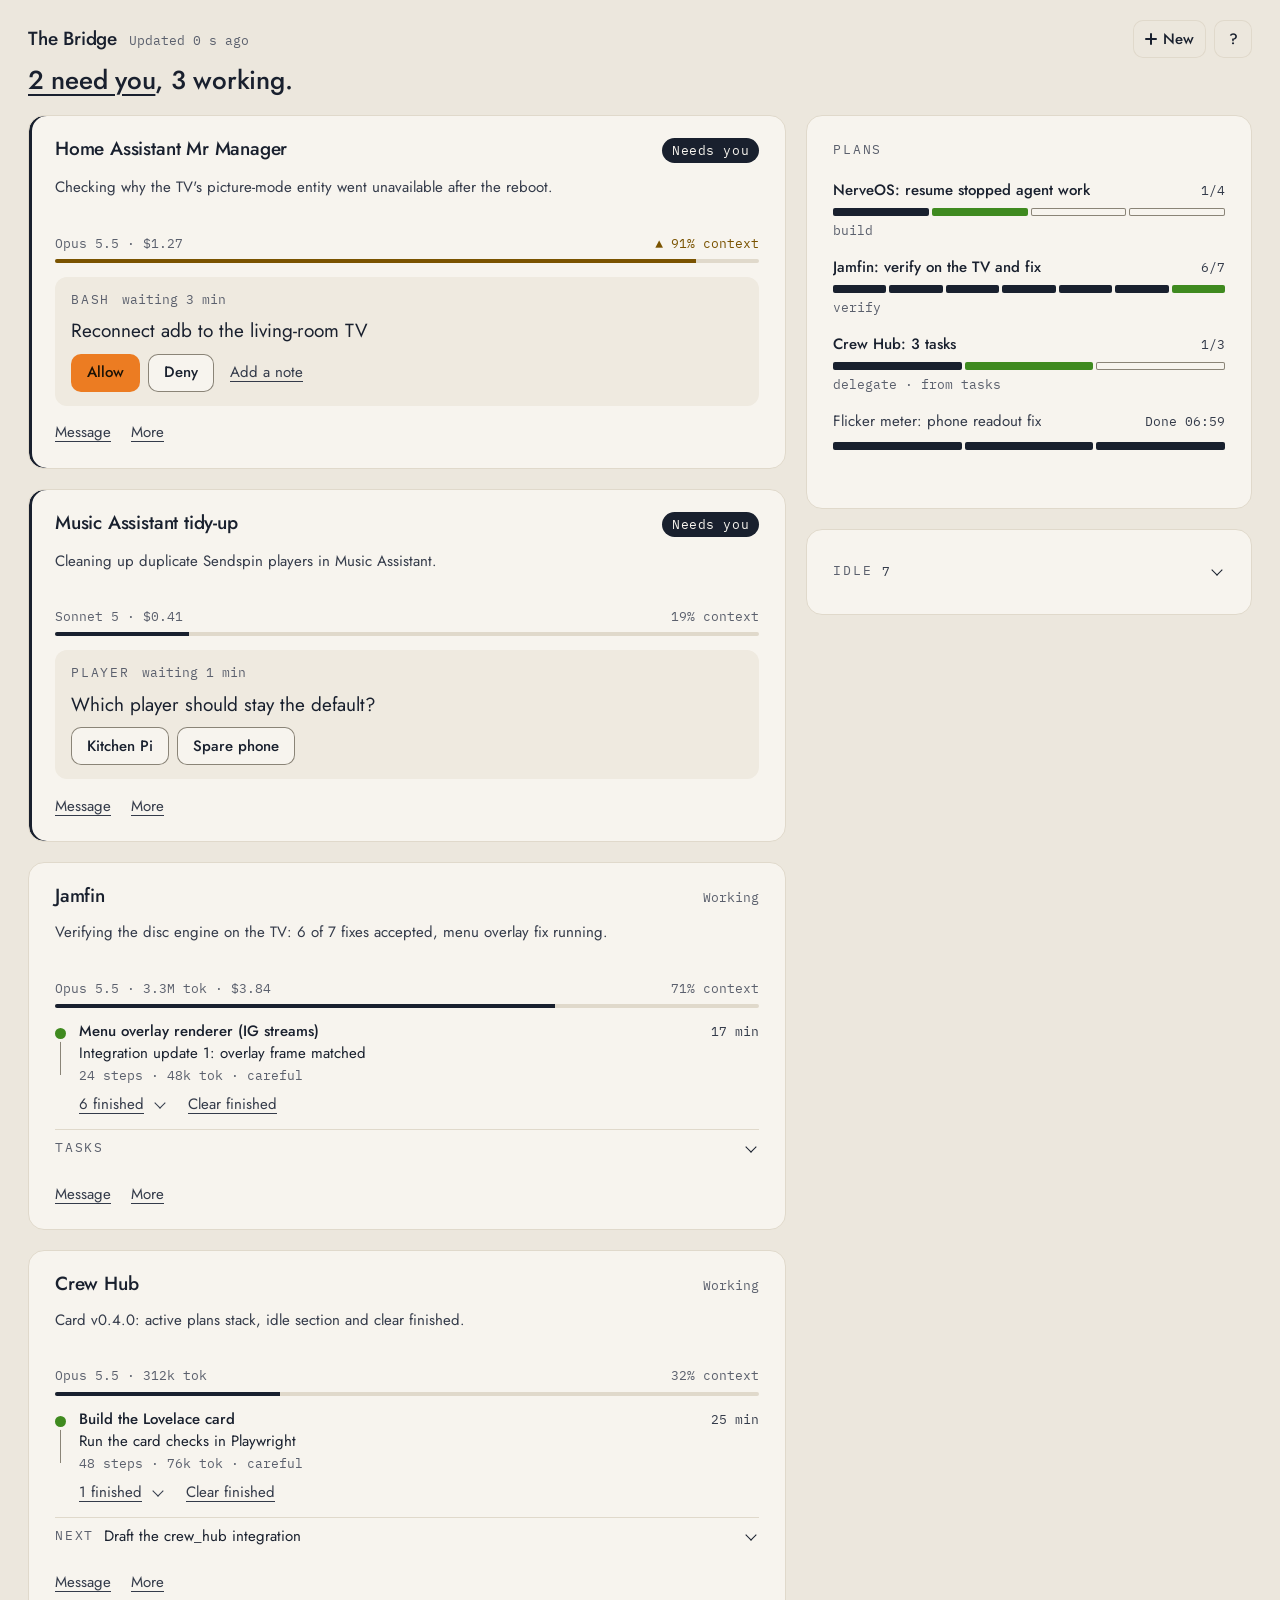
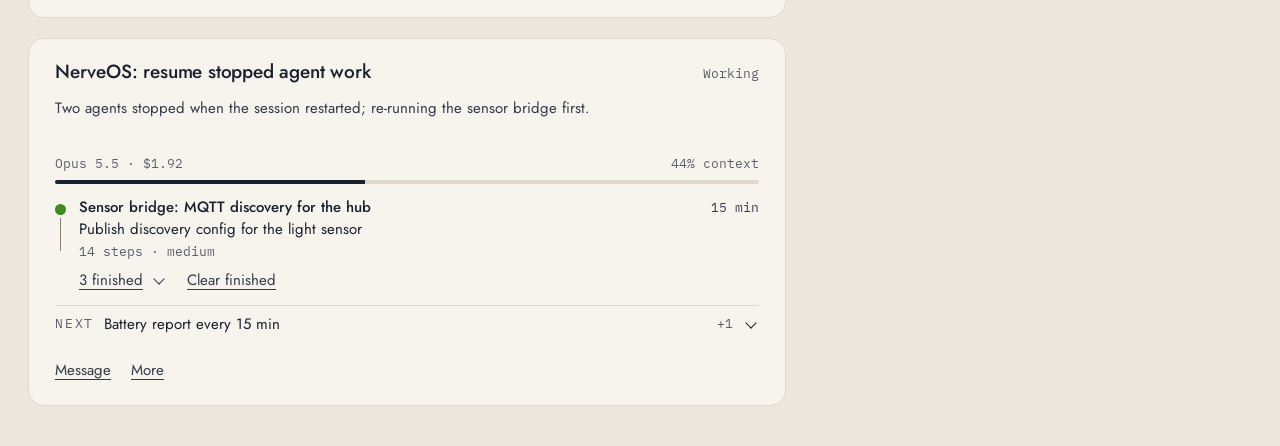
==== commit a16b2da6: "Rename display name Crew Hub -> The Bridge (crew_hub 0.7.0, plugin 0.7.0) Per docs/BRIDGE.md §10: ma" ====
--- a/card/preview-hass.html
+++ b/card/preview-hass.html
@@ -3,7 +3,7 @@
 <head>
 <meta charset="utf-8">
 <meta name="viewport" content="width=device-width,initial-scale=1">
-<title>Crew Hub card: hass feed preview</title>
+<title>The Bridge card: hass feed preview</title>
 <style>html,body{margin:0}</style>
 <script src="crew-hub-card.js"></script>
 </head>
